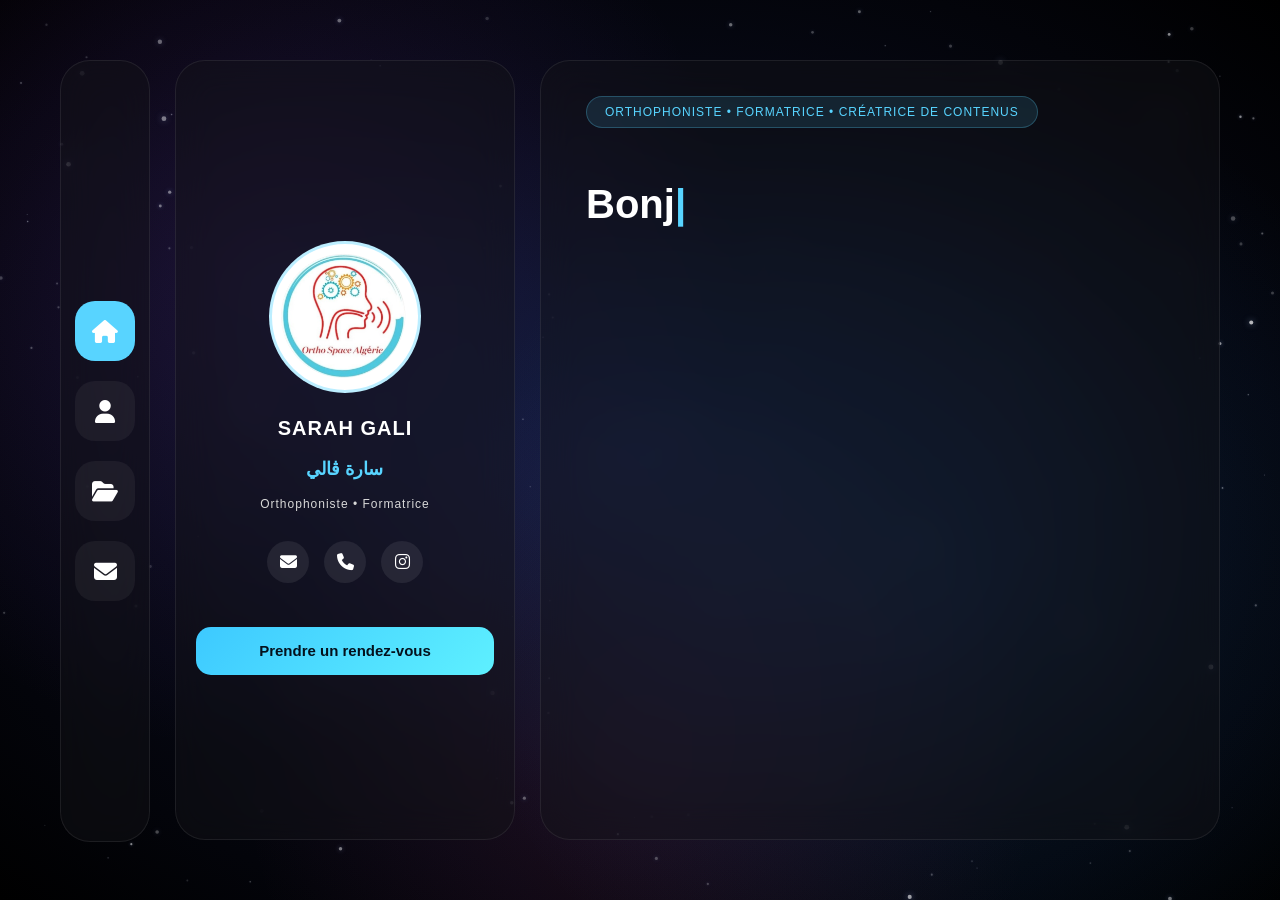
==== index.html @ 0244dcbb "8 commit" ====
<!DOCTYPE html>
<html lang="fr">
<head>
    <meta charset="UTF-8">
    <meta name="viewport" content="width=device-width, initial-scale=1.0">
    <title>Sarah Gali — Orthophoniste | Ortho Space Algérie</title>

    <!-- Icônes -->
    <link rel="stylesheet" href="https://cdnjs.cloudflare.com/ajax/libs/font-awesome/6.7.2/css/all.min.css">

    <!-- Styles -->
    <link rel="stylesheet" href="style.css">
</head>

<body>

    <div class="container">

        <!-- ===== Sidebar (menu) ===== -->
        <aside class="sidebar">
            <nav class="menu">
                <a href="index.html" class="active" aria-label="Accueil">
                    <i class="fa-solid fa-house"></i>
                </a>
                <a href="Profil/index2.html" aria-label="Profil">
                    <i class="fa-solid fa-user"></i>
                </a>
                <a href="Portfolio/index3.html" aria-label="Portfolio">
                    <i class="fa-solid fa-folder-open"></i>
                </a>
                <a href="Contact/index4.html" aria-label="Contact">
                    <i class="fa-solid fa-envelope"></i>
                </a>
            </nav>
        </aside>

        <!-- ===== Profil ===== -->
        <aside class="profile">
            <img src="images/LogoOrtho.png" alt="Ortho Space Algérie" class="avatar">

            <h2>SARAH GALI</h2>
            <h3>سارة ڨالي</h3>
            <span>Orthophoniste • Formatrice</span>

            <div class="social">
                <a href="mailto:orthospacealgeria@gmail.com" aria-label="Email">
                    <i class="fa-solid fa-envelope"></i>
                </a>
                <a href="tel:+213540932616" aria-label="Téléphone">
                    <i class="fa-solid fa-phone"></i>
                </a>
                <a href="https://instagram.com/orthospacealgeria" target="_blank" rel="noopener" aria-label="Instagram">
                    <i class="fa-brands fa-instagram"></i>
                </a>
            </div>

            <button class="contact-btn" type="button">
                Prendre un rendez-vous
            </button>
        </aside>

        <!-- ===== Contenu principal ===== -->
        <main class="content">

            <!-- Hero -->
            <section class="hero">
                <span class="badge">ORTHOPHONISTE • FORMATRICE • CRÉATRICE DE CONTENUS</span>

                <h1>
                    Bonjour,
                    <br>
                    Je suis <span>Sarah Gali</span>
                </h1>

                <p>
                    Orthophoniste algérienne diplômée et j'ai une clinique de
                    <strong>Ortho Space Algérie</strong>, j'accompagne les bébés,
                    enfants, adolescents, adultes et personnes âgées dans
                    l'évaluation, la prévention et la prise en charge des troubles
                    de la communication, du langage, de la déglutition et des
                    fonctions oro-myo-fonctionnelles.
                </p>
            </section>

            <!-- Services -->
            <section class="services-animation">
                <span class="section-subtitle">CE QUE JE FAIS</span>
                <h2 class="section-title">Mes <span>Services</span></h2>

                <div class="services-center">
                    <div class="line vertical"></div>
                    <div class="line horizontal"></div>

                    <div class="heart-center">
                        <i class="fa-solid fa-heart"></i>
                    </div>

                    <div class="service top-left">
                        <i class="fa-solid fa-comments"></i>
                        <h3>Langage oral</h3>
                    </div>

                    <div class="service top-right">
                        <i class="fa-solid fa-book"></i>
                        <h3>Apprentissages</h3>
                    </div>

                    <div class="service bottom-left">
                        <i class="fa-solid fa-puzzle-piece"></i>
                        <h3>TSA & Communication</h3>
                    </div>

                    <div class="service bottom-right">
                        <i class="fa-solid fa-utensils"></i>
                        <h3>Alimentation</h3>
                    </div>
                </div>
            </section>

            <a href="Profil/index2.html" class="know-link">
                <span class="know-text">Apprends à me connaître</span>
                <span class="know-arrow">
                    <i class="fa-solid fa-arrow-right-long"></i>
                </span>
            </a>

        </main>

    </div>

    <!-- Fond animé -->
    <div class="nebula"></div>
    <canvas id="stars"></canvas>

    <!-- Scripts -->
    <script src="script.js"></script>

</body>
</html>
---- style.css ----
/* ==========================================================================
   RESET & BASE
   ========================================================================== */

html,
body {
    margin: 0;
    padding: 0;
    height: 100%;
    overflow: hidden;
    background: radial-gradient(ellipse at center, #0d1a3a 0%, #060814 55%, #000000 100%);
    font-family: Arial, Helvetica, sans-serif;
}

/* ==========================================================================
   FOND ANIMÉ (étoiles + nébuleuse)
   ========================================================================== */

canvas {
    position: fixed;
    top: 0;
    left: 0;
    display: block;
    z-index: 0;
}

.nebula {
    position: fixed;
    inset: 0;
    pointer-events: none;
    background:
        radial-gradient(circle at 20% 30%, rgba(120, 60, 200, .18), transparent 40%),
        radial-gradient(circle at 75% 65%, rgba(30, 120, 200, .15), transparent 45%),
        radial-gradient(circle at 50% 85%, rgba(200, 60, 130, .12), transparent 40%);
    mix-blend-mode: screen;
    animation: drift 30s ease-in-out infinite alternate;
    z-index: 1;
}

@keyframes drift {
    from {
        transform: scale(1);
    }
    to {
        transform: scale(1.15) translate(2%, -2%);
    }
}

/* ==========================================================================
   LAYOUT GÉNÉRAL
   ========================================================================== */

.container {
    position: relative;
    z-index: 10;

    width: calc(100% - 120px);
    height: calc(100vh - 120px);
    margin: 60px;

    display: grid;
    grid-template-columns: 90px 340px 1fr;
    gap: 25px;

    box-sizing: border-box;
}

/* ==========================================================================
   SIDEBAR (menu icônes)
   ========================================================================== */

.sidebar {
    height: 100%;
    display: flex;
    flex-direction: column;
    justify-content: center;
    align-items: center;
    gap: 30px;

    border-radius: 30px;
    background: rgba(20, 20, 25, .45);
    border: 1px solid rgba(255, 255, 255, .08);
    backdrop-filter: blur(18px);
}

.menu {
    display: flex;
    flex-direction: column;
    gap: 20px;
}

.menu a {
    width: 60px;
    height: 60px;
    display: flex;
    justify-content: center;
    align-items: center;

    background: rgba(255, 255, 255, .05);
    border-radius: 20px;
    font-size: 23px;
    color: white;
    text-decoration: none;
    transition: .3s;
}

.menu a:hover {
    background: #58d4ff;
    transform: translateY(-4px);
}

.menu .active {
    background: #58d4ff;
}

.settings {
    width: 55px;
    height: 55px;
    display: flex;
    justify-content: center;
    align-items: center;

    background: rgba(255, 255, 255, .05);
    border-radius: 18px;
    color: white;
    font-size: 20px;
}

/* ==========================================================================
   PROFIL
   ========================================================================== */

.profile {
    flex: 1;
    display: flex;
    flex-direction: column;
    align-items: center;
    justify-content: center;
    gap: 12px;

    padding: 20px;
    padding-top: 35px;

    color: white;
    background: rgba(20, 20, 25, .45);
    border: 1px solid rgba(255, 255, 255, .08);
    border-radius: 30px;
    backdrop-filter: blur(18px);
    box-sizing: border-box;
}

.avatar {
    width: 130px;
    height: 130px;
    padding: 8px;
    object-fit: contain;

    background: white;
    border-radius: 50%;
    border: 3px solid rgba(88, 212, 255, .4);
}

.profile h2 {
    font-size: 20px;
    margin: 12px 0 6px;
    letter-spacing: 1px;
    font-weight: 700;
}

.profile h3 {
    margin: 0;
    font-size: 18px;
    color: #58d4ff;
}

.profile span {
    margin-top: 5px;
    font-size: 12px;
    color: #d8d8d8;
    letter-spacing: 1px;
    text-align: center;
}

.description {
    margin: 20px 0;
    max-width: 240px;
    color: #bdbdbd;
    font-size: 13px;
    line-height: 1.6;
    text-align: center;
}

.social {
    display: flex;
    gap: 15px;
    margin: 18px 0 22px;
}

.social a {
    width: 42px;
    height: 42px;
    display: flex;
    justify-content: center;
    align-items: center;

    font-size: 17px;
    color: white;
    border-radius: 50%;
    text-decoration: none;
    background: rgba(255, 255, 255, .08);
    transition: .3s;
}

.social a:hover {
    background: #58d4ff;
    transform: translateY(-5px);
}

.item {
    display: flex;
    align-items: center;
    gap: 15px;
    padding: 12px 15px;

    border-radius: 15px;
    background: rgba(255, 255, 255, .05);
    transition: .3s;
}

.item:hover {
    background: rgba(88, 212, 255, .12);
}

.item i {
    width: 20px;
    color: #58d4ff;
    font-size: 18px;
}

.item p {
    margin: 0;
    font-size: 13px;
    word-break: break-word;
}

.contact-btn {
    width: 100%;
    height: 48px;
    margin-top: 10px;

    border: none;
    border-radius: 15px;
    background: linear-gradient(135deg, #3dc9ff, #5ef0ff);
    color: #04111d;
    font-size: 15px;
    font-weight: bold;
    cursor: pointer;
    transition: .3s;
}

.contact-btn:hover {
    transform: scale(1.03);
    box-shadow: 0 0 25px rgba(88, 212, 255, .5);
}

/* ==========================================================================
   CONTENT (zone principale)
   ========================================================================== */

.content {
    width: 100%;
    height: 100%;
    display: flex;
    flex-direction: column;
    padding: 35px 45px;

    color: white;
    border-radius: 30px;
    background: rgba(20, 20, 25, .45);
    border: 1px solid rgba(255, 255, 255, .08);
    backdrop-filter: blur(18px);
    overflow-y: auto;
    box-sizing: border-box;
}

.content::-webkit-scrollbar {
    width: 6px;
}

.content::-webkit-scrollbar-thumb {
    background: rgba(255, 255, 255, .15);
    border-radius: 10px;
}

.content h1 {
    font-size: 55px;
}

.content p {
    font-size: 18px;
    color: #cfcfcf;
    line-height: 1.8;
}

.logo {
    width: 55px;
    height: 55px;
    display: flex;
    justify-content: center;
    align-items: center;

    color: white;
    font-size: 25px;
    font-weight: bold;
    background: #8a4fff;
    border-radius: 50%;
    box-shadow: 0 0 20px #8a4fff;
}

/* ==========================================================================
   HERO
   ========================================================================== */

.hero {
    margin-bottom: 30px;
    animation: fadeUp 1s ease;
}

.badge {
    display: inline-block;
    padding: 8px 18px;
    margin-bottom: 20px;

    color: #58d4ff;
    font-size: 12px;
    letter-spacing: 1px;
    border-radius: 30px;
    background: rgba(88, 212, 255, .12);
    border: 1px solid rgba(88, 212, 255, .25);
}

.hero h1 {
    font-size: 40px;
    line-height: 1.15;
    margin-bottom: 25px;
    color: white;
}

.hero h1 span {
    color: #6d6b6b;
}

.hero p {
    max-width: 740px;
    margin-bottom: 30px;
    color: #c8c8c8;
    font-size: 15px;
    line-height: 1.9;
}

.hero h1,
.hero p {
    visibility: hidden;
}

.typing-cursor::after {
    content: "|";
    color: #58d4ff;
    animation: blink .8s infinite;
}

@keyframes blink {
    50% {
        opacity: 0;
    }
}

.primary-btn {
    padding: 15px 34px;
    border-radius: 16px;
    color: white;
    text-decoration: none;
    font-weight: 600;
    background: linear-gradient(135deg, #58d4ff, #7b61ff);
    transition: .35s;
}

.primary-btn:hover {
    transform: translateY(-5px);
    box-shadow: 0 15px 35px rgba(88, 212, 255, .35);
}

.secondary-btn {
    padding: 15px 34px;
    border-radius: 16px;
    color: white;
    text-decoration: none;
    border: 1px solid rgba(255, 255, 255, .15);
    background: rgba(255, 255, 255, .05);
    transition: .35s;
}

.secondary-btn:hover {
    background: rgba(255, 255, 255, .10);
    transform: translateY(-5px);
}

/* ==========================================================================
   ABOUT
   ========================================================================== */

.about {
    margin-bottom: 50px;
    padding: 35px;

    border-radius: 25px;
    background: rgba(255, 255, 255, .05);
    border: 1px solid rgba(255, 255, 255, .08);
    backdrop-filter: blur(18px);
    transition: .4s;
}

.about:hover {
    border-color: rgba(88, 212, 255, .25);
    transform: translateY(-6px);
}

.about h2 {
    margin-bottom: 25px;
    color: white;
    font-size: 34px;
}

.about p {
    margin-bottom: 18px;
    color: #c8c8c8;
    font-size: 16px;
    line-height: 1.9;
}

/* ==========================================================================
   SERVICES — animation & positionnement
   ========================================================================== */

.services-animation {
    margin-top: 40px;
    opacity: 0;
    transform: translateY(60px);
    transition: 1s ease;
}

.services-animation.show {
    opacity: 1;
    transform: translateY(0);
}

.services-center {
    position: relative;
    width: 100%;
    height: 900px;
    margin-top: 60px;
}

/* Lignes de repère */
.line {
    position: absolute;
    background: rgba(255, 59, 59, .15);
}

.vertical {
    width: 2px;
    height: 100%;
    left: 50%;
    top: 0;
    transform: translateX(-50%);
}

.horizontal {
    width: 100%;
    height: 2px;
    top: 50%;
    left: 0;
    transform: translateY(-50%);
}

/* Coeur central */
.heart-center {
    position: absolute;
    top: 50%;
    left: 50%;
    width: 100px;
    height: 100px;
    display: flex;
    justify-content: center;
    align-items: center;

    border-radius: 50%;
    transform: translate(-50%, -50%);
    z-index: 100;
}

.heart-center::before {
    content: "";
    position: absolute;
    width: 90px;
    height: 90px;

    border-radius: 50%;
    background: rgba(255, 59, 59, .20);
    filter: blur(20px);
    animation: pulseGlow 1.4s infinite;
}

.heart-center i {
    font-size: 46px;
    color: #ff3b3b;
    z-index: 2;
    text-shadow:
        0 0 8px rgba(255, 59, 59, .8),
        0 0 18px rgba(255, 59, 59, .6),
        0 0 35px rgba(255, 59, 59, .4);
    animation: heartbeat 1.4s infinite;
}

/* Cartes de service */
.service {
    position: absolute;
    width: 260px;
    text-align: center;
}

.service i {
    width: 80px;
    height: 80px;
    display: flex;
    justify-content: center;
    align-items: center;
    margin: auto;

    color: #ffffff;
    font-size: 25px;
    border-radius: 22px;
    background: rgba(255, 255, 255, .05);
    border: 1px solid rgba(255, 255, 255, .08);
    box-shadow: 0 0 20px rgba(176, 77, 150, .15);
    transition: .4s;
}

.service:hover i {
    color: #58d4ff;
    transform: translateY(-8px) scale(1.1);
    box-shadow: 0 0 25px rgba(88, 212, 255, .35);
}

.service h3 {
    margin-top: 20px;
    font-size: 20px;
    font-weight: 600;
    color: white;
}

.services-section {
    margin-top: 20px;
    opacity: 0;
    transform: translateY(50px) scale(.95);
    transition: all .8s ease;
}

.section-subtitle {
    display: block;
    margin-bottom: 10px;
    color: #666161;
    font-size: 12px;
    font-weight: 500;
    letter-spacing: 1px;
    text-transform: uppercase;
}

.section-title {
    margin-bottom: 40px;
    color: #ffffff;
    font-size: 25px;
    font-weight: 700;
    line-height: 1.1;
}

.section-title span {
    color: #e7e140;
}

/* Positions des 4 services autour du coeur */
.top-left {
    left: 2%;
    top: 15%;
}

.top-right {
    right: 2%;
    top: 15%;
}

.bottom-left {
    left: 2%;
    bottom: 15%;
}

.bottom-right {
    right: 2%;
    bottom: 15%;
}

/* ==========================================================================
   LIEN "GET TO KNOW ME"
   ========================================================================== */

.know-link {
    display: inline-flex;
    align-items: center;
    gap: 18px;
    position: relative;
    margin-top: 20px;
    margin-bottom: 40px;

    color: #58d4ff;
    font-size: 20px;
    font-weight: 500;
    font-family: 'Poppins', sans-serif;
    text-decoration: none;

    opacity: 0;
    transform: translateY(20px);
    pointer-events: none;
    transition: opacity .6s ease, transform .6s ease;
}

.know-link.show {
    opacity: 1;
    transform: translateY(0);
    pointer-events: auto;
}

.know-text {
    transition: .45s;
}

.know-arrow {
    display: flex;
    align-items: center;
    justify-content: center;
    font-size: 10px;
    animation: arrowMove 1.4s ease-in-out infinite;
    transition: .45s;
}

.know-link::after {
    content: "";
    position: absolute;
    left: 0;
    bottom: -10px;
    width: 0;
    height: 5px;

    border-radius: 50px;
    background: #58d4ff;
    transition: .45s;
}

.know-link:hover {
    color: #ffffff;
}

.know-link:hover .know-text {
    transform: translateX(6px);
}

.know-link:hover .know-arrow {
    transform: translateX(14px) scale(1.25);
}

.know-link:hover::after {
    width: 40%;
}

/* ==========================================================================
   ANIMATIONS (keyframes)
   ========================================================================== */

@keyframes heartbeat {
    0%   { transform: scale(1); }
    14%  { transform: scale(1.30); }
    28%  { transform: scale(1); }
    42%  { transform: scale(1.22); }
    70%  { transform: scale(1); }
    100% { transform: scale(1); }
}

@keyframes pulseGlow {
    0%   { transform: scale(1);    opacity: .3; }
    14%  { transform: scale(1.6);  opacity: .8; }
    28%  { transform: scale(1);    opacity: .3; }
    42%  { transform: scale(1.45); opacity: .7; }
    70%  { transform: scale(1);    opacity: .3; }
    100% { transform: scale(1);    opacity: .3; }
}

@keyframes arrowMove {
    0%   { transform: translateX(0); }
    50%  { transform: translateX(8px); }
    100% { transform: translateX(0); }
}

@keyframes fadeUp {
    from {
        opacity: 0;
        transform: translateY(40px);
    }
    to {
        opacity: 1;
        transform: translateY(0);
    }
}

.hero,
.about,
.service-card,
.mission {
    animation: fadeUp .8s ease;
}

/* ==========================================================================
   RESPONSIVE
   ========================================================================== */

@media (max-width: 900px) {
    .hero h1 {
        font-size: 38px;
    }

    .about {
        padding: 25px;
    }

    .services {
        grid-template-columns: 1fr;
    }

    .hero-buttons {
        flex-direction: column;
    }

    .primary-btn,
    .secondary-btn {
        text-align: center;
    }

    .mission {
        padding: 30px;
    }

    .hr {
        padding: 0 35px;
        margin: 40px 0 50px;
    }

    .hr hr {
        border: none;
        height: 1px;
        border-radius: 100px;
        background: rgba(255, 255, 255, .08);
    }
}
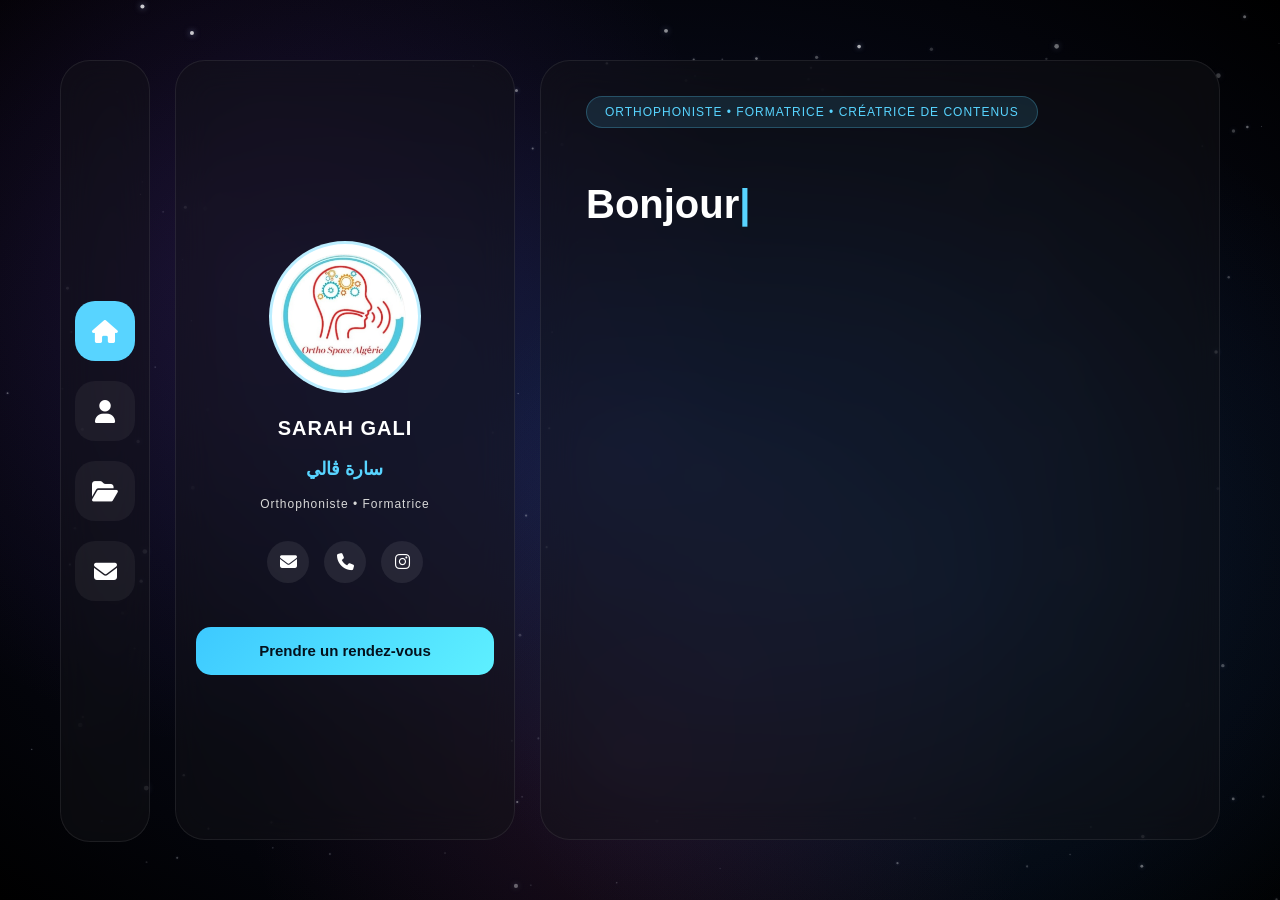
==== commit 0ee21ad8: "Revise professional description in index.html Updated the description of professional qualifications" ====
--- a/index.html
+++ b/index.html
@@ -73,7 +73,7 @@
                 </h1>
 
                 <p>
-                    Orthophoniste algérienne diplômée et j'ai une clinique de
+                    Orthophoniste algérienne diplômée installer en liberal responsable d'
                     <strong>Ortho Space Algérie</strong>, j'accompagne les bébés,
                     enfants, adolescents, adultes et personnes âgées dans
                     l'évaluation, la prévention et la prise en charge des troubles
--- a/style.css
+++ b/style.css
@@ -731,41 +731,144 @@
    RESPONSIVE
    ========================================================================== */
 
-@media (max-width: 900px) {
+@media (max-width: 760px) {
+
+    html, body {
+        height: auto;
+        min-height: 100%;
+        overflow-y: auto;
+        overflow-x: hidden;
+    }
+
+    /* On empile : profil > contenu > menu (menu collé en bas) */
+    .container {
+        display: flex;
+        flex-direction: column;
+        width: calc(100% - 20px);
+        height: auto;
+        min-height: calc(100vh - 20px);
+        margin: 10px;
+        gap: 15px;
+        padding-bottom: 90px; /* laisse la place au menu fixé en bas */
+    }
+
+    /* Menu du bas, façon barre de navigation mobile */
+    .sidebar {
+        order: 3;
+        position: fixed;
+        left: 10px;
+        right: 10px;
+        bottom: 10px;
+        width: auto;
+        height: 68px;
+        flex-direction: row;
+        z-index: 1000;
+    }
+
+    .menu {
+        flex-direction: row;
+        gap: 12px;
+        width: 100%;
+        justify-content: space-evenly;
+    }
+
+    .menu a {
+        width: 48px;
+        height: 48px;
+        font-size: 19px;
+        border-radius: 14px;
+    }
+
+    /* Carte profil */
+    .profile {
+        order: 1;
+        padding: 25px 20px;
+    }
+
+    .avatar {
+        width: 100px;
+        height: 100px;
+    }
+
+    .profile h2 {
+        font-size: 18px;
+    }
+
+    .profile h3 {
+        font-size: 16px;
+    }
+
+    /* Contenu principal */
+    .content {
+        order: 2;
+        height: auto;
+        padding: 25px 20px;
+        overflow-y: visible;
+    }
+
+    .content h1 {
+        font-size: 32px;
+    }
+
+    /* Hero */
+    .badge {
+        font-size: 11px;
+        padding: 6px 14px;
+    }
+
     .hero h1 {
-        font-size: 38px;
-    }
-
-    .about {
-        padding: 25px;
-    }
-
-    .services {
+        font-size: 28px;
+        margin-bottom: 16px;
+    }
+
+    .hero p {
+        font-size: 14px;
+        line-height: 1.7;
+    }
+
+    /* Services : la disposition circulaire absolue devient une grille empilée */
+    .services-center {
+        height: auto;
+        margin-top: 30px;
+        display: grid;
+        grid-template-columns: 1fr 1fr;
+        gap: 25px 15px;
+        justify-items: center;
+    }
+
+    .line {
+        display: none;
+    }
+
+    .heart-center {
+        display: none;
+    }
+
+    .service {
+        position: static;
+        width: 100%;
+    }
+
+    .service i {
+        width: 60px;
+        height: 60px;
+        font-size: 20px;
+    }
+
+    .service h3 {
+        font-size: 15px;
+        margin-top: 12px;
+    }
+
+    .know-link {
+        font-size: 16px;
+        margin-top: 10px;
+        margin-bottom: 15px;
+    }
+}
+
+@media (max-width: 420px) {
+    .services-center {
         grid-template-columns: 1fr;
     }
-
-    .hero-buttons {
-        flex-direction: column;
-    }
-
-    .primary-btn,
-    .secondary-btn {
-        text-align: center;
-    }
-
-    .mission {
-        padding: 30px;
-    }
-
-    .hr {
-        padding: 0 35px;
-        margin: 40px 0 50px;
-    }
-
-    .hr hr {
-        border: none;
-        height: 1px;
-        border-radius: 100px;
-        background: rgba(255, 255, 255, .08);
-    }
 }
